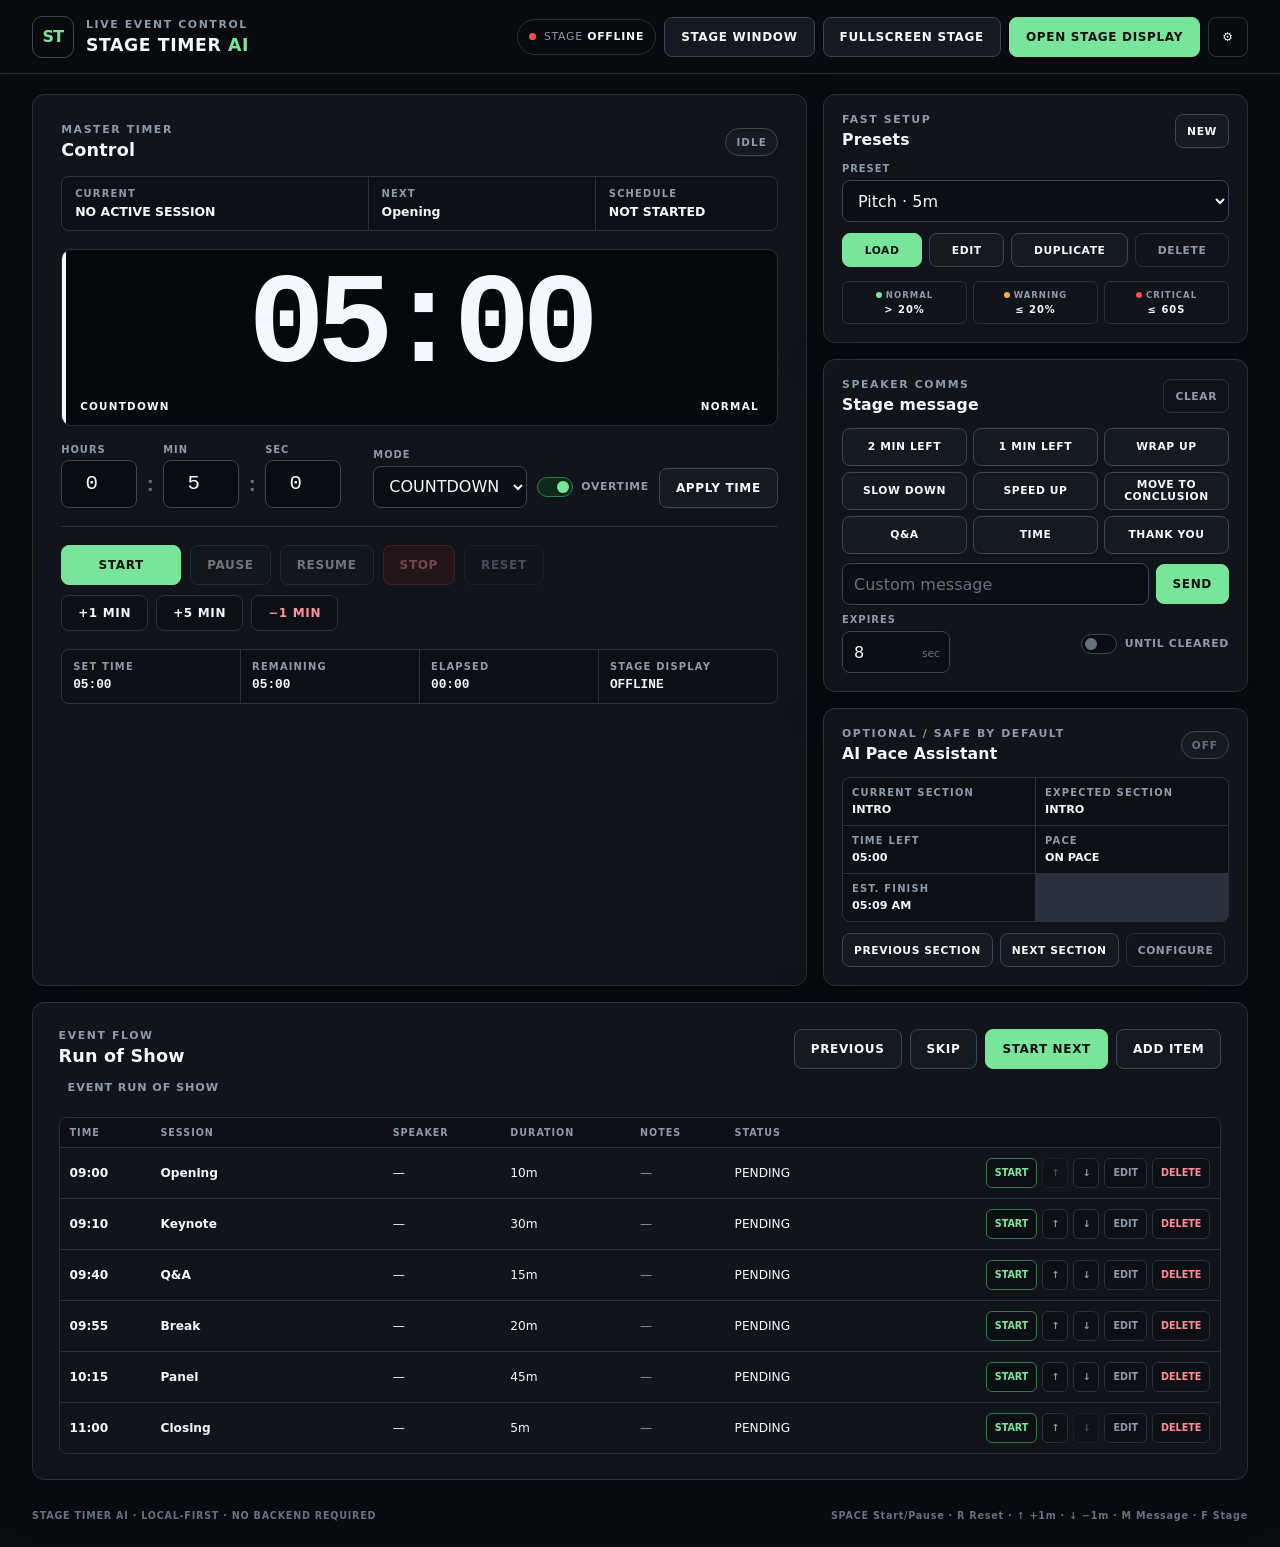
==== index.html @ efb00177 "Add files via upload" ====
<!doctype html>
<html lang="en">
<head>
  <meta charset="utf-8">
  <meta name="viewport" content="width=device-width, initial-scale=1, viewport-fit=cover">
  <meta name="theme-color" content="#090b0f">
  <meta name="description" content="STAGE TIMER AI — professional live event timer control.">
  <title>STAGE TIMER AI — Control</title>
  <link rel="icon" href="assets/favicon.svg" type="image/svg+xml">
  <link rel="stylesheet" href="css/app.css">
  <script defer src="js/core.js"></script>
  <script defer src="js/store.js"></script>
  <script defer src="js/sync.js"></script>
  <script defer src="js/integrations.js"></script>
  <script defer src="js/control.js"></script>
</head>
<body class="control-page">
  <header class="topbar">
    <div class="brand-block">
      <div class="brand-mark" aria-hidden="true">ST</div>
      <div>
        <p class="eyebrow">LIVE EVENT CONTROL</p>
        <h1>STAGE TIMER <span>AI</span></h1>
      </div>
    </div>
    <div class="topbar-actions">
      <div class="connection-pill" id="stageConnectionPill" data-status="offline">
        <span class="status-dot"></span>
        <span>STAGE <strong id="stageConnectionText">OFFLINE</strong></span>
      </div>
      <button class="button button-secondary" id="openStageWindowButton" type="button">STAGE WINDOW</button>
      <button class="button button-secondary" id="openFullscreenStageTopButton" type="button">FULLSCREEN STAGE</button>
      <button class="button button-primary" id="openStageButton" type="button">OPEN STAGE DISPLAY</button>
      <button class="icon-button" id="settingsButton" type="button" aria-label="Open settings" title="Settings">⚙</button>
    </div>
  </header>

  <main class="control-layout">
    <section class="panel timer-panel" aria-labelledby="timerPanelTitle">
      <div class="panel-heading">
        <div>
          <p class="eyebrow">MASTER TIMER</p>
          <h2 id="timerPanelTitle">Control</h2>
        </div>
        <div class="status-badge" id="timerStatusBadge" data-status="idle">IDLE</div>
      </div>

      <div class="session-strip">
        <div>
          <span>CURRENT</span>
          <strong id="currentSessionLabel">NO ACTIVE SESSION</strong>
        </div>
        <div>
          <span>NEXT</span>
          <strong id="nextSessionLabel">—</strong>
        </div>
        <div>
          <span>SCHEDULE</span>
          <strong id="scheduleVarianceLabel">NOT STARTED</strong>
        </div>
      </div>

      <div class="timer-readout-wrap" id="timerReadoutWrap" data-band="normal">
        <div class="timer-readout" id="timerReadout" aria-live="off">05:00</div>
        <div class="timer-meta">
          <span id="timerModeLabel">COUNTDOWN</span>
          <span id="timerBandLabel">NORMAL</span>
        </div>
      </div>

      <div class="time-setup-row">
        <div class="time-input-group" aria-label="Set timer duration">
          <label><span>HOURS</span><input id="hoursInput" type="number" inputmode="numeric" min="0" max="99" value="0"></label>
          <b>:</b>
          <label><span>MIN</span><input id="minutesInput" type="number" inputmode="numeric" min="0" max="59" value="5"></label>
          <b>:</b>
          <label><span>SEC</span><input id="secondsInput" type="number" inputmode="numeric" min="0" max="59" value="0"></label>
        </div>
        <div class="timer-options">
          <label class="field compact-field"><span>MODE</span>
            <select id="modeSelect">
              <option value="countdown">COUNTDOWN</option>
              <option value="countup">COUNT-UP</option>
            </select>
          </label>
          <label class="switch-field"><input id="overtimeToggle" type="checkbox" checked><span class="switch-ui"></span><span>OVERTIME</span></label>
          <button class="button button-secondary" id="applyTimeButton" type="button">APPLY TIME</button>
        </div>
      </div>

      <div class="transport-controls" role="group" aria-label="Timer controls">
        <button class="button button-start" id="startButton" type="button">START</button>
        <button class="button button-secondary" id="pauseButton" type="button">PAUSE</button>
        <button class="button button-secondary" id="resumeButton" type="button">RESUME</button>
        <button class="button button-stop" id="stopButton" type="button">STOP</button>
        <button class="button button-ghost" id="resetButton" type="button">RESET</button>
      </div>

      <div class="adjust-controls" role="group" aria-label="Adjust timer duration">
        <button class="button button-adjust" data-adjust="60000" type="button">+1 MIN</button>
        <button class="button button-adjust" data-adjust="300000" type="button">+5 MIN</button>
        <button class="button button-adjust danger" data-adjust="-60000" type="button">−1 MIN</button>
      </div>

      <div class="live-stats">
        <div><span>SET TIME</span><strong id="setTimeLabel">05:00</strong></div>
        <div><span>REMAINING</span><strong id="remainingTimeLabel">05:00</strong></div>
        <div><span>ELAPSED</span><strong id="elapsedTimeLabel">00:00</strong></div>
        <div><span>STAGE DISPLAY</span><strong id="stageStateLabel">OFFLINE</strong></div>
      </div>
    </section>

    <aside class="side-stack">
      <section class="panel preset-panel" aria-labelledby="presetTitle">
        <div class="panel-heading small-heading">
          <div><p class="eyebrow">FAST SETUP</p><h2 id="presetTitle">Presets</h2></div>
          <button class="button button-small button-secondary" id="newPresetButton" type="button">NEW</button>
        </div>
        <label class="field"><span>PRESET</span><select id="presetSelect"></select></label>
        <div class="button-row four-up">
          <button class="button button-small button-primary" id="loadPresetButton" type="button">LOAD</button>
          <button class="button button-small button-secondary" id="editPresetButton" type="button">EDIT</button>
          <button class="button button-small button-secondary" id="duplicatePresetButton" type="button">DUPLICATE</button>
          <button class="button button-small button-ghost" id="deletePresetButton" type="button">DELETE</button>
        </div>
        <div class="threshold-summary">
          <span><i class="swatch normal"></i>NORMAL <b id="normalThresholdText">&gt; 20%</b></span>
          <span><i class="swatch warning"></i>WARNING <b id="warningThresholdText">≤ 20%</b></span>
          <span><i class="swatch critical"></i>CRITICAL <b id="criticalThresholdText">≤ 60s</b></span>
        </div>
      </section>

      <section class="panel message-panel" aria-labelledby="messageTitle">
        <div class="panel-heading small-heading">
          <div><p class="eyebrow">SPEAKER COMMS</p><h2 id="messageTitle">Stage message</h2></div>
          <button class="button button-small button-ghost" id="clearMessageButton" type="button">CLEAR</button>
        </div>
        <div class="message-grid" id="messageGrid"></div>
        <div class="custom-message-row">
          <input id="customMessageInput" type="text" maxlength="80" placeholder="Custom message" aria-label="Custom stage message">
          <button class="button button-primary" id="sendCustomMessageButton" type="button">SEND</button>
        </div>
        <div class="message-options">
          <label class="field compact-field"><span>EXPIRES</span><input id="messageSecondsInput" type="number" min="1" max="3600" value="8"><em>sec</em></label>
          <label class="switch-field"><input id="messageStickyToggle" type="checkbox"><span class="switch-ui"></span><span>UNTIL CLEARED</span></label>
        </div>
        <div class="active-message" id="activeMessageBox" hidden>
          <span>ON STAGE</span><strong id="activeMessageText">—</strong>
        </div>
      </section>

      <section class="panel ai-panel" aria-labelledby="aiTitle">
        <div class="panel-heading small-heading">
          <div><p class="eyebrow">OPTIONAL / SAFE BY DEFAULT</p><h2 id="aiTitle">AI Pace Assistant</h2></div>
          <span class="status-badge muted" id="aiModeBadge">OFF</span>
        </div>
        <div class="ai-metrics">
          <div><span>CURRENT SECTION</span><strong id="aiCurrentSection">INTRO</strong></div>
          <div><span>EXPECTED SECTION</span><strong id="aiExpectedSection">INTRO</strong></div>
          <div><span>TIME LEFT</span><strong id="aiTimeLeft">05:00</strong></div>
          <div><span>PACE</span><strong id="aiPace">ON PACE</strong></div>
          <div><span>EST. FINISH</span><strong id="aiEstimatedFinish">—</strong></div>
        </div>
        <div class="ai-suggestion" id="aiSuggestionBox" hidden>
          <span>SUGGESTED MESSAGE</span>
          <strong id="aiSuggestionText">—</strong>
          <button class="button button-small button-primary" id="sendAiSuggestionButton" type="button">SEND</button>
        </div>
        <div class="button-row">
          <button class="button button-small button-secondary" id="previousAiSectionButton" type="button">PREVIOUS SECTION</button>
          <button class="button button-small button-secondary" id="nextAiSectionButton" type="button">NEXT SECTION</button>
          <button class="button button-small button-ghost" id="configureAiButton" type="button">CONFIGURE</button>
        </div>
      </section>
    </aside>

    <section class="panel ros-panel" aria-labelledby="rosTitle">
      <div class="panel-heading ros-heading">
        <div>
          <p class="eyebrow">EVENT FLOW</p>
          <h2 id="rosTitle">Run of Show</h2>
          <input id="runOfShowTitleInput" class="inline-title-input" type="text" maxlength="80" value="EVENT RUN OF SHOW" aria-label="Run of Show title">
        </div>
        <div class="ros-actions">
          <button class="button button-secondary" id="previousSessionButton" type="button">PREVIOUS</button>
          <button class="button button-secondary" id="skipSessionButton" type="button">SKIP</button>
          <button class="button button-primary" id="nextSessionButton" type="button">START NEXT</button>
          <button class="button button-secondary" id="addRunItemButton" type="button">ADD ITEM</button>
        </div>
      </div>
      <div class="ros-table-wrap">
        <table class="ros-table">
          <thead><tr><th>TIME</th><th>SESSION</th><th>SPEAKER</th><th>DURATION</th><th>NOTES</th><th>STATUS</th><th><span class="sr-only">Actions</span></th></tr></thead>
          <tbody id="runOfShowBody"></tbody>
        </table>
      </div>
      <div class="mobile-ros-list" id="mobileRunOfShowList"></div>
    </section>
  </main>

  <footer class="app-footer">
    <span>STAGE TIMER AI · LOCAL-FIRST · NO BACKEND REQUIRED</span>
    <span class="shortcut-hint">SPACE Start/Pause · R Reset · ↑ +1m · ↓ −1m · M Message · F Stage</span>
  </footer>

  <dialog id="presetDialog" class="app-dialog">
    <form method="dialog" id="presetForm">
      <div class="dialog-heading"><div><p class="eyebrow">PRESET</p><h2 id="presetDialogTitle">New preset</h2></div><button class="dialog-close" value="cancel" aria-label="Close">×</button></div>
      <input id="presetIdInput" type="hidden">
      <label class="field"><span>NAME</span><input id="presetNameInput" type="text" maxlength="40" required></label>
      <div class="form-grid three">
        <label class="field"><span>HOURS</span><input id="presetHoursInput" type="number" min="0" max="99" value="0"></label>
        <label class="field"><span>MINUTES</span><input id="presetMinutesInput" type="number" min="0" max="59" value="5"></label>
        <label class="field"><span>SECONDS</span><input id="presetSecondsInput" type="number" min="0" max="59" value="0"></label>
      </div>
      <div class="form-grid two">
        <label class="field"><span>MODE</span><select id="presetModeInput"><option value="countdown">COUNTDOWN</option><option value="countup">COUNT-UP</option></select></label>
        <label class="switch-field dialog-switch"><input id="presetOvertimeInput" type="checkbox" checked><span class="switch-ui"></span><span>OVERTIME ENABLED</span></label>
      </div>
      <div class="form-grid two">
        <label class="field"><span>WARNING BELOW (%)</span><input id="presetWarningInput" type="number" min="1" max="99" value="20"></label>
        <label class="field"><span>CRITICAL LAST (SEC)</span><input id="presetCriticalInput" type="number" min="1" max="86400" value="60"></label>
      </div>
      <div class="dialog-actions"><button class="button button-ghost" value="cancel">CANCEL</button><button class="button button-primary" id="savePresetButton" value="default">SAVE PRESET</button></div>
    </form>
  </dialog>

  <dialog id="runItemDialog" class="app-dialog">
    <form method="dialog" id="runItemForm">
      <div class="dialog-heading"><div><p class="eyebrow">RUN OF SHOW</p><h2 id="runItemDialogTitle">Add item</h2></div><button class="dialog-close" value="cancel" aria-label="Close">×</button></div>
      <input id="runItemIdInput" type="hidden">
      <div class="form-grid two">
        <label class="field"><span>PLANNED TIME</span><input id="runItemStartInput" type="time" required></label>
        <label class="field"><span>TITLE</span><input id="runItemTitleInput" type="text" maxlength="60" required></label>
      </div>
      <div class="form-grid two">
        <label class="field"><span>SPEAKER (OPTIONAL)</span><input id="runItemSpeakerInput" type="text" maxlength="60"></label>
        <label class="field"><span>DURATION (MINUTES)</span><input id="runItemDurationInput" type="number" min="1" max="1440" required></label>
      </div>
      <label class="field"><span>NOTES</span><textarea id="runItemNotesInput" rows="3" maxlength="240"></textarea></label>
      <div class="dialog-actions"><button class="button button-ghost" value="cancel">CANCEL</button><button class="button button-primary" id="saveRunItemButton" value="default">SAVE ITEM</button></div>
    </form>
  </dialog>

  <dialog id="settingsDialog" class="app-dialog app-dialog-wide">
    <form method="dialog" id="settingsForm">
      <div class="dialog-heading"><div><p class="eyebrow">APPLICATION</p><h2>Settings</h2></div><button class="dialog-close" value="cancel" aria-label="Close">×</button></div>
      <div class="settings-grid">
        <section>
          <h3>Timer thresholds</h3>
          <label class="field"><span>WARNING BELOW (%)</span><input id="settingsWarningInput" type="number" min="1" max="99"></label>
          <label class="field"><span>CRITICAL LAST (SECONDS)</span><input id="settingsCriticalInput" type="number" min="1" max="86400"></label>
          <label class="field"><span>NORMAL COLOR</span><select id="settingsNormalTone"><option value="white">WHITE</option><option value="green">GREEN</option></select></label>
        </section>
        <section>
          <h3>Stage display</h3>
          <label class="switch-field dialog-switch"><input id="settingsSessionInfo" type="checkbox"><span class="switch-ui"></span><span>SHOW CURRENT / NEXT</span></label>
          <label class="switch-field dialog-switch"><input id="settingsStatusLine" type="checkbox"><span class="switch-ui"></span><span>SHOW STATUS LINE</span></label>
          <label class="switch-field dialog-switch"><input id="settingsAlwaysHours" type="checkbox"><span class="switch-ui"></span><span>ALWAYS SHOW HOURS</span></label>
          <button class="button button-secondary full-width" id="openFullscreenStageButton" type="button">OPEN FULLSCREEN STAGE</button>
        </section>
        <section>
          <h3>Remote Stage (optional)</h3>
          <label class="switch-field dialog-switch"><input id="remoteEnabledInput" type="checkbox"><span class="switch-ui"></span><span>ENABLE EXTERNAL REALTIME</span></label>
          <label class="field"><span>WSS ENDPOINT</span><input id="remoteEndpointInput" type="url" placeholder="wss://your-service.example/ws"></label>
          <label class="field"><span>SESSION CODE</span><input id="remoteSessionCodeInput" type="text" maxlength="8"></label>
          <p class="field-note">Optional adapter only. No secret is stored in this app.</p>
        </section>
      </div>
      <div class="dialog-actions split-actions"><button class="button button-stop" id="resetApplicationButton" value="cancel">RESET LOCAL DATA</button><div><button class="button button-ghost" value="cancel">CANCEL</button><button class="button button-primary" id="saveSettingsButton" value="default">SAVE SETTINGS</button></div></div>
    </form>
  </dialog>

  <dialog id="aiDialog" class="app-dialog app-dialog-wide">
    <form method="dialog" id="aiForm">
      <div class="dialog-heading"><div><p class="eyebrow">OPTIONAL INTEGRATION</p><h2>AI Pace Assistant</h2></div><button class="dialog-close" value="cancel" aria-label="Close">×</button></div>
      <div class="form-grid two">
        <label class="field"><span>MODE</span><select id="aiModeInput"><option value="off">OFF</option><option value="suggest">SUGGEST</option><option value="auto">AUTO MESSAGES</option></select></label>
        <label class="field"><span>EXTERNAL AI ENDPOINT (OPTIONAL)</span><input id="aiEndpointInput" type="url" placeholder="https://secure-service.example/analyze"></label>
      </div>
      <label class="switch-field dialog-switch warning-switch"><input id="aiAutoConfirmedInput" type="checkbox"><span class="switch-ui"></span><span>I EXPLICITLY ENABLE AUTOMATIC STAGE MESSAGES</span></label>
      <label class="field"><span>SECTIONS — ONE PER LINE: NAME | MINUTES</span><textarea id="aiSectionsInput" rows="7" spellcheck="false"></textarea></label>
      <label class="field"><span>SPEECH / AGENDA / KEY POINTS</span><textarea id="aiSpeechTextInput" rows="6" placeholder="Paste the speech outline or agenda. It stays in this browser unless an external service is explicitly configured."></textarea></label>
      <div class="integration-note"><strong>SECURITY</strong><span>The timer works without AI. API keys must stay in a separate secure service; never put them in this repository or browser storage.</span></div>
      <div class="dialog-actions"><button class="button button-ghost" value="cancel">CANCEL</button><button class="button button-primary" id="saveAiButton" value="default">SAVE AI SETTINGS</button></div>
    </form>
  </dialog>

  <div class="toast-region" id="toastRegion" aria-live="polite" aria-atomic="true"></div>
</body>
</html>
---- css/app.css ----
@charset "UTF-8";

:root {
  color-scheme: dark;
  --bg: #090b0f;
  --panel: #11151b;
  --panel-2: #151a21;
  --panel-3: #1a2028;
  --line: #29313c;
  --line-strong: #3a4654;
  --text: #f4f7fb;
  --muted: #8e9aa8;
  --dim: #657180;
  --accent: #78e59b;
  --accent-strong: #4bd479;
  --warning: #ffad33;
  --critical: #ff4c4c;
  --overtime: #ff202b;
  --danger-bg: #39161a;
  --radius: 12px;
  --radius-small: 8px;
  --shadow: 0 14px 50px rgba(0, 0, 0, 0.24);
  --font-sans: Inter, ui-sans-serif, system-ui, -apple-system, BlinkMacSystemFont, "Segoe UI", sans-serif;
  --font-mono: "SFMono-Regular", "Roboto Mono", "Cascadia Mono", "Liberation Mono", Menlo, Consolas, monospace;
}

* { box-sizing: border-box; }
[hidden] { display: none !important; }

html { min-height: 100%; background: var(--bg); }

body {
  min-height: 100%;
  margin: 0;
  font-family: var(--font-sans);
  background: var(--bg);
  color: var(--text);
  -webkit-font-smoothing: antialiased;
  text-rendering: optimizeLegibility;
}

button, input, select, textarea { font: inherit; }
button, select, input[type="checkbox"] { cursor: pointer; }
button:focus-visible, input:focus-visible, select:focus-visible, textarea:focus-visible {
  outline: 2px solid var(--accent);
  outline-offset: 2px;
}
button:disabled { cursor: not-allowed; opacity: 0.42; }

.sr-only {
  position: absolute;
  width: 1px;
  height: 1px;
  padding: 0;
  margin: -1px;
  overflow: hidden;
  clip: rect(0, 0, 0, 0);
  white-space: nowrap;
  border: 0;
}

.eyebrow {
  margin: 0 0 4px;
  color: var(--muted);
  font-size: 0.68rem;
  font-weight: 800;
  letter-spacing: 0.15em;
  text-transform: uppercase;
}

.topbar {
  position: sticky;
  z-index: 20;
  top: 0;
  display: flex;
  min-height: 74px;
  align-items: center;
  justify-content: space-between;
  gap: 24px;
  padding: 12px clamp(16px, 2.5vw, 38px);
  border-bottom: 1px solid var(--line);
  background: rgba(9, 11, 15, 0.96);
  backdrop-filter: blur(10px);
}

.brand-block, .topbar-actions, .panel-heading, .button-row, .custom-message-row,
.message-options, .transport-controls, .adjust-controls, .ros-actions, .dialog-heading,
.dialog-actions, .switch-field, .connection-pill, .stage-connection, .timer-meta {
  display: flex;
  align-items: center;
}

.brand-block { gap: 12px; min-width: 220px; }
.brand-mark {
  display: grid;
  width: 42px;
  height: 42px;
  flex: 0 0 auto;
  place-items: center;
  border: 1px solid var(--line-strong);
  border-radius: 10px;
  color: var(--accent);
  font-weight: 900;
  letter-spacing: -0.04em;
}
.brand-block h1 { margin: 0; font-size: 1.08rem; letter-spacing: 0.035em; }
.brand-block h1 span { color: var(--accent); }
.topbar-actions { justify-content: flex-end; gap: 8px; }

.connection-pill {
  gap: 8px;
  min-height: 36px;
  padding: 0 11px;
  border: 1px solid var(--line);
  border-radius: 999px;
  color: var(--muted);
  font-size: 0.68rem;
  letter-spacing: 0.07em;
}
.connection-pill strong { color: var(--text); }
.status-dot, .stage-connection span {
  width: 7px;
  height: 7px;
  border-radius: 50%;
  background: var(--dim);
}
.connection-pill[data-status="connected"] .status-dot,
.stage-connection[data-status="connected"] span { background: var(--accent); }
.connection-pill[data-status="reconnecting"] .status-dot,
.stage-connection[data-status="reconnecting"] span { background: var(--warning); }
.connection-pill[data-status="offline"] .status-dot,
.stage-connection[data-status="offline"] span { background: var(--critical); }

.button, .icon-button {
  min-height: 40px;
  border: 1px solid transparent;
  border-radius: var(--radius-small);
  background: transparent;
  color: var(--text);
  font-size: 0.75rem;
  font-weight: 850;
  letter-spacing: 0.055em;
  text-transform: uppercase;
}
.button { padding: 0 16px; }
.icon-button { display: grid; width: 40px; padding: 0; place-items: center; border-color: var(--line); }
.button:hover, .icon-button:hover { border-color: var(--line-strong); background: var(--panel-3); }
.button-primary { border-color: var(--accent); background: var(--accent); color: #07110b; }
.button-primary:hover { border-color: var(--accent-strong); background: var(--accent-strong); }
.button-secondary { border-color: var(--line-strong); background: var(--panel-2); }
.button-secondary:hover { background: var(--panel-3); }
.button-ghost { border-color: var(--line); color: var(--muted); }
.button-start { min-width: 120px; border-color: var(--accent); background: var(--accent); color: #07110b; }
.button-start:hover { background: var(--accent-strong); }
.button-stop { border-color: #773039; background: var(--danger-bg); color: #ff838b; }
.button-adjust { min-height: 36px; border-color: var(--line); background: #0c1015; color: var(--text); }
.button-adjust.danger { color: #ff9298; }
.button-small { min-height: 34px; padding: 0 11px; font-size: 0.67rem; }
.full-width { width: 100%; }

.control-layout {
  display: grid;
  grid-template-columns: minmax(0, 1.55fr) minmax(330px, 0.85fr);
  gap: 16px;
  width: min(1640px, 100%);
  margin: 0 auto;
  padding: 20px clamp(14px, 2.5vw, 38px) 28px;
}

.panel {
  min-width: 0;
  border: 1px solid var(--line);
  border-radius: var(--radius);
  background: var(--panel);
  box-shadow: var(--shadow);
}
.timer-panel { padding: clamp(18px, 2.2vw, 30px); }
.side-stack { display: grid; min-width: 0; gap: 16px; align-content: start; }
.side-stack .panel { padding: 18px; }
.ros-panel { grid-column: 1 / -1; padding: clamp(18px, 2vw, 26px); }

.panel-heading { justify-content: space-between; gap: 16px; margin-bottom: 16px; }
.panel-heading h2 { margin: 0; font-size: 1.1rem; letter-spacing: 0.01em; }
.small-heading { margin-bottom: 14px; }
.small-heading h2 { font-size: 0.98rem; }
.status-badge {
  display: inline-flex;
  min-height: 28px;
  align-items: center;
  padding: 0 10px;
  border: 1px solid var(--line-strong);
  border-radius: 999px;
  background: var(--panel-2);
  color: var(--muted);
  font-size: 0.65rem;
  font-weight: 900;
  letter-spacing: 0.1em;
}
.status-badge[data-status="running"] { border-color: #2a7c47; color: var(--accent); }
.status-badge[data-status="paused"] { border-color: #8b6428; color: var(--warning); }
.status-badge[data-status="completed"] { border-color: #8b2830; color: #ff7a82; }
.status-badge.muted { color: var(--dim); }

.session-strip {
  display: grid;
  grid-template-columns: 1.35fr 1fr 0.8fr;
  gap: 1px;
  overflow: hidden;
  margin-bottom: 18px;
  border: 1px solid var(--line);
  border-radius: var(--radius-small);
  background: var(--line);
}
.session-strip > div { min-width: 0; padding: 11px 13px; background: #0d1116; }
.session-strip span, .live-stats span, .ai-metrics span, .active-message span,
.ai-suggestion span, .threshold-summary span, .stage-session span, .stage-schedule span {
  display: block;
  color: var(--muted);
  font-size: 0.62rem;
  font-weight: 800;
  letter-spacing: 0.12em;
  text-transform: uppercase;
}
.session-strip strong { display: block; overflow: hidden; margin-top: 5px; font-size: 0.78rem; text-overflow: ellipsis; white-space: nowrap; }

.timer-readout-wrap {
  position: relative;
  overflow: hidden;
  padding: clamp(12px, 2vh, 24px) 18px 13px;
  border: 1px solid var(--line);
  border-radius: 10px;
  background: #05070a;
}
.timer-readout-wrap::before {
  position: absolute;
  inset: 0 auto 0 0;
  width: 4px;
  background: var(--text);
  content: "";
}
.timer-readout-wrap[data-band="normal"] { color: var(--text); }
.timer-readout-wrap[data-band="normal"][data-normal-tone="green"] { color: var(--accent); }
.timer-readout-wrap[data-band="normal"]::before { background: currentColor; }
.timer-readout-wrap[data-band="warning"] { color: var(--warning); }
.timer-readout-wrap[data-band="warning"]::before { background: var(--warning); }
.timer-readout-wrap[data-band="critical"] { color: var(--critical); }
.timer-readout-wrap[data-band="critical"]::before { background: var(--critical); }
.timer-readout-wrap[data-band="overtime"] { color: #fff; background: #39080c; border-color: #8c1a23; }
.timer-readout-wrap[data-band="overtime"]::before { background: var(--overtime); }
.timer-readout {
  font-family: var(--font-mono);
  font-size: clamp(4rem, 10vw, 9.2rem);
  font-variant-numeric: tabular-nums lining-nums;
  font-weight: 750;
  letter-spacing: -0.065em;
  line-height: 0.92;
  text-align: center;
  white-space: nowrap;
}
.timer-meta { justify-content: space-between; margin-top: 14px; color: currentColor; font-size: 0.65rem; font-weight: 900; letter-spacing: 0.12em; }

.time-setup-row {
  display: grid;
  grid-template-columns: auto 1fr;
  gap: 18px;
  align-items: end;
  margin-top: 18px;
}
.time-input-group { display: flex; align-items: flex-end; gap: 7px; }
.time-input-group label { display: grid; gap: 5px; }
.time-input-group label span, .field > span {
  color: var(--muted);
  font-size: 0.62rem;
  font-weight: 800;
  letter-spacing: 0.1em;
  text-transform: uppercase;
}
.time-input-group input {
  width: 76px;
  height: 48px;
  padding: 0 8px;
  border: 1px solid var(--line-strong);
  border-radius: var(--radius-small);
  background: #090c10;
  color: var(--text);
  font-family: var(--font-mono);
  font-size: 1.3rem;
  font-variant-numeric: tabular-nums;
  text-align: center;
}
.time-input-group b { padding-bottom: 11px; color: var(--dim); font-family: var(--font-mono); font-size: 1.25rem; }
.timer-options { display: flex; min-width: 0; align-items: end; justify-content: flex-end; gap: 10px; }

.field { position: relative; display: grid; gap: 6px; min-width: 0; }
.field input, .field select, .field textarea, .custom-message-row input, .inline-title-input {
  width: 100%;
  border: 1px solid var(--line-strong);
  border-radius: var(--radius-small);
  background: #0b0e13;
  color: var(--text);
}
.field input, .field select, .custom-message-row input { min-height: 42px; padding: 0 11px; }
.field textarea { min-height: 84px; padding: 10px 11px; line-height: 1.4; resize: vertical; }
.field input::placeholder, .field textarea::placeholder, .custom-message-row input::placeholder { color: var(--dim); }
.field em { position: absolute; right: 10px; bottom: 13px; color: var(--dim); font-size: 0.67rem; font-style: normal; }
.compact-field { min-width: 124px; }
.field-note { margin: 5px 0 0; color: var(--muted); font-size: 0.72rem; line-height: 1.45; }

.switch-field { gap: 8px; min-height: 42px; color: var(--muted); font-size: 0.68rem; font-weight: 800; letter-spacing: 0.06em; }
.switch-field input { position: absolute; width: 1px; height: 1px; opacity: 0; }
.switch-ui {
  position: relative;
  width: 36px;
  height: 20px;
  flex: 0 0 auto;
  border: 1px solid var(--line-strong);
  border-radius: 999px;
  background: #090c10;
}
.switch-ui::after {
  position: absolute;
  top: 3px;
  left: 3px;
  width: 12px;
  height: 12px;
  border-radius: 50%;
  background: var(--dim);
  content: "";
  transition: transform 120ms ease, background 120ms ease;
}
.switch-field input:checked + .switch-ui { border-color: #34794c; background: #102a19; }
.switch-field input:checked + .switch-ui::after { transform: translateX(16px); background: var(--accent); }
.switch-field input:focus-visible + .switch-ui { outline: 2px solid var(--accent); outline-offset: 2px; }

.transport-controls { flex-wrap: wrap; gap: 9px; margin-top: 18px; padding-top: 18px; border-top: 1px solid var(--line); }
.adjust-controls { gap: 8px; margin-top: 10px; }
.live-stats { display: grid; grid-template-columns: repeat(4, 1fr); gap: 1px; margin-top: 18px; border: 1px solid var(--line); border-radius: var(--radius-small); background: var(--line); overflow: hidden; }
.live-stats > div { padding: 11px; background: #0c1015; }
.live-stats strong { display: block; margin-top: 5px; font-family: var(--font-mono); font-size: 0.8rem; font-variant-numeric: tabular-nums; }

.button-row { flex-wrap: wrap; gap: 7px; margin-top: 11px; }
.four-up .button { flex: 1 1 auto; padding-inline: 9px; }
.threshold-summary { display: grid; grid-template-columns: repeat(3, 1fr); gap: 6px; margin-top: 14px; }
.threshold-summary span { min-width: 0; padding: 8px 6px; border: 1px solid var(--line); border-radius: 6px; font-size: 0.53rem; text-align: center; }
.threshold-summary b { display: block; margin-top: 4px; color: var(--text); font-size: 0.62rem; }
.swatch { display: inline-block; width: 6px; height: 6px; margin-right: 4px; border-radius: 50%; background: var(--text); }
.swatch.normal { background: var(--accent); }
.swatch.warning { background: var(--warning); }
.swatch.critical { background: var(--critical); }

.message-grid { display: grid; grid-template-columns: repeat(3, 1fr); gap: 6px; }
.message-grid .button { min-width: 0; min-height: 38px; padding: 4px 7px; white-space: normal; line-height: 1.1; }
.custom-message-row { gap: 7px; margin-top: 9px; }
.custom-message-row input { min-width: 0; }
.message-options { justify-content: space-between; gap: 12px; margin-top: 9px; }
.message-options .compact-field { width: 108px; min-width: 108px; }
.active-message { margin-top: 10px; padding: 9px 10px; border: 1px solid #765820; border-radius: var(--radius-small); background: #261d0d; }
.active-message strong { display: block; margin-top: 4px; color: var(--warning); font-size: 0.76rem; }

.ai-metrics { display: grid; grid-template-columns: repeat(2, 1fr); gap: 1px; overflow: hidden; border: 1px solid var(--line); border-radius: var(--radius-small); background: var(--line); }
.ai-metrics > div { min-width: 0; padding: 9px; background: #0c1015; }
.ai-metrics strong { display: block; overflow: hidden; margin-top: 5px; font-size: 0.7rem; text-overflow: ellipsis; white-space: nowrap; }
.ai-suggestion { display: grid; grid-template-columns: 1fr auto; gap: 4px 10px; align-items: center; margin-top: 9px; padding: 9px; border: 1px solid #765820; border-radius: var(--radius-small); background: #261d0d; }
.ai-suggestion span { grid-column: 1 / -1; }
.ai-suggestion strong { color: var(--warning); font-size: 0.76rem; }

.ros-heading { align-items: flex-start; }
.ros-heading > div:first-child { min-width: 250px; }
.inline-title-input { max-width: 380px; margin-top: 8px; padding: 6px 8px; border-color: transparent; background: transparent; color: var(--muted); font-size: 0.7rem; font-weight: 800; letter-spacing: 0.08em; }
.inline-title-input:hover, .inline-title-input:focus { border-color: var(--line-strong); background: #0b0e13; }
.ros-actions { flex-wrap: wrap; justify-content: flex-end; gap: 8px; }
.ros-table-wrap { overflow-x: auto; border: 1px solid var(--line); border-radius: var(--radius-small); }
.ros-table { width: 100%; border-collapse: collapse; font-size: 0.76rem; }
.ros-table th { padding: 9px 10px; border-bottom: 1px solid var(--line); background: #0c1015; color: var(--muted); font-size: 0.6rem; letter-spacing: 0.1em; text-align: left; }
.ros-table td { padding: 10px; border-bottom: 1px solid var(--line); vertical-align: middle; }
.ros-table tr:last-child td { border-bottom: 0; }
.ros-table tr[data-status="current"] { background: #122119; }
.ros-table tr[data-status="completed"] { color: var(--dim); }
.ros-table tr[data-status="skipped"] { color: var(--dim); text-decoration: line-through; }
.ros-table .session-title { min-width: 150px; font-weight: 800; }
.ros-table .notes-cell { max-width: 320px; color: var(--muted); }
.ros-table .row-actions { display: flex; min-width: 190px; justify-content: flex-end; gap: 5px; }
.row-action {
  min-height: 30px;
  padding: 0 8px;
  border: 1px solid var(--line);
  border-radius: 6px;
  background: #0c1015;
  color: var(--muted);
  font-size: 0.6rem;
  font-weight: 850;
}
.row-action.start { border-color: #34794c; color: var(--accent); }
.row-action.delete { color: #ff8c93; }
.mobile-ros-list { display: none; }

.app-footer {
  display: flex;
  justify-content: space-between;
  gap: 20px;
  padding: 2px clamp(16px, 2.5vw, 38px) 26px;
  color: var(--dim);
  font-size: 0.6rem;
  font-weight: 800;
  letter-spacing: 0.08em;
}

.app-dialog {
  width: min(560px, calc(100vw - 28px));
  max-height: calc(100dvh - 28px);
  padding: 0;
  overflow: auto;
  border: 1px solid var(--line-strong);
  border-radius: var(--radius);
  background: var(--panel);
  color: var(--text);
  box-shadow: 0 24px 90px rgba(0, 0, 0, 0.7);
}
.app-dialog-wide { width: min(940px, calc(100vw - 28px)); }
.app-dialog::backdrop { background: rgba(0, 0, 0, 0.75); backdrop-filter: blur(3px); }
.app-dialog form { display: grid; gap: 16px; padding: 22px; }
.dialog-heading { justify-content: space-between; gap: 14px; padding-bottom: 13px; border-bottom: 1px solid var(--line); }
.dialog-heading h2 { margin: 0; font-size: 1.15rem; }
.dialog-close { width: 36px; height: 36px; border: 1px solid var(--line); border-radius: 50%; background: transparent; color: var(--muted); font-size: 1.4rem; line-height: 1; }
.form-grid { display: grid; gap: 12px; }
.form-grid.two { grid-template-columns: repeat(2, 1fr); }
.form-grid.three { grid-template-columns: repeat(3, 1fr); }
.dialog-switch { align-self: end; }
.warning-switch { padding: 11px; border: 1px solid #765820; border-radius: var(--radius-small); background: #261d0d; color: var(--warning); }
.dialog-actions { justify-content: flex-end; gap: 8px; padding-top: 14px; border-top: 1px solid var(--line); }
.split-actions { justify-content: space-between; }
.split-actions > div { display: flex; gap: 8px; }
.settings-grid { display: grid; grid-template-columns: repeat(3, 1fr); gap: 18px; }
.settings-grid section { display: grid; gap: 12px; align-content: start; padding: 14px; border: 1px solid var(--line); border-radius: var(--radius-small); background: #0d1116; }
.settings-grid h3 { margin: 0 0 4px; font-size: 0.8rem; letter-spacing: 0.05em; text-transform: uppercase; }
.integration-note { display: grid; grid-template-columns: auto 1fr; gap: 12px; padding: 12px; border: 1px solid var(--line); border-radius: var(--radius-small); color: var(--muted); font-size: 0.74rem; line-height: 1.45; }
.integration-note strong { color: var(--warning); }

.toast-region { position: fixed; z-index: 100; right: 18px; bottom: 18px; display: grid; gap: 8px; width: min(360px, calc(100vw - 36px)); }
.toast { padding: 12px 14px; border: 1px solid var(--line-strong); border-radius: var(--radius-small); background: #171d24; color: var(--text); box-shadow: var(--shadow); font-size: 0.78rem; }
.toast.error { border-color: #80313a; background: #2f1418; }

/* Stage display */
.stage-page {
  --stage-color: #f8fbff;
  width: 100vw;
  height: 100dvh;
  overflow: hidden;
  background: #000;
  color: var(--stage-color);
  cursor: default;
  user-select: none;
}
.stage-page.cursor-hidden { cursor: none; }
.stage-page[data-band="normal"][data-normal-tone="green"] { --stage-color: #72f09a; }
.stage-page[data-band="warning"] { --stage-color: #ffad33; }
.stage-page[data-band="critical"] { --stage-color: #ff444f; }
.stage-page[data-band="overtime"] { --stage-color: #fff; background: #410006; }
.stage-shell {
  position: relative;
  display: grid;
  grid-template-rows: minmax(52px, 10vh) minmax(0, 1fr) minmax(72px, 15vh);
  width: 100%;
  height: 100%;
  padding: max(16px, env(safe-area-inset-top)) max(20px, env(safe-area-inset-right)) max(16px, env(safe-area-inset-bottom)) max(20px, env(safe-area-inset-left));
}
.stage-header { display: flex; align-items: flex-start; justify-content: space-between; color: #7c8794; }
.stage-brand { font-size: clamp(0.65rem, 1.1vw, 0.9rem); font-weight: 900; letter-spacing: 0.13em; }
.stage-brand b { color: var(--accent); }
.stage-connection { gap: 8px; font-size: clamp(0.55rem, 0.85vw, 0.7rem); letter-spacing: 0.1em; }
.stage-message {
  position: absolute;
  z-index: 5;
  top: clamp(48px, 8vh, 90px);
  left: 50%;
  width: min(86vw, 1100px);
  padding: clamp(10px, 1.5vh, 18px) clamp(16px, 2vw, 28px);
  transform: translateX(-50%);
  border: 2px solid var(--warning);
  border-radius: 10px;
  background: #120e05;
  color: var(--warning);
  text-align: center;
}
.stage-message span { display: block; margin-bottom: 3px; color: #c89443; font-size: clamp(0.5rem, 0.8vw, 0.72rem); font-weight: 900; letter-spacing: 0.18em; }
.stage-message strong { display: block; overflow: hidden; font-size: clamp(1.4rem, 4vw, 4.5rem); font-weight: 900; letter-spacing: 0.015em; line-height: 1.05; text-overflow: ellipsis; white-space: nowrap; }
.stage-timer-zone { display: grid; min-width: 0; min-height: 0; place-content: center; align-items: center; text-align: center; }
.stage-mode { align-self: end; margin-bottom: clamp(8px, 1.3vh, 18px); color: var(--stage-color); font-size: clamp(0.65rem, 1.5vw, 1.25rem); font-weight: 900; letter-spacing: 0.18em; opacity: 0.78; }
.stage-timer {
  max-width: 96vw;
  color: var(--stage-color);
  font-family: var(--font-mono);
  font-size: 20vh;
  font-variant-numeric: tabular-nums lining-nums;
  font-weight: 800;
  letter-spacing: -0.075em;
  line-height: 0.88;
  white-space: nowrap;
}
.stage-band-label { align-self: start; margin-top: clamp(10px, 2vh, 22px); color: var(--stage-color); font-size: clamp(0.64rem, 1.5vw, 1.25rem); font-weight: 950; letter-spacing: 0.28em; }
.stage-page[data-band="overtime"] .stage-band-label { display: inline-block; padding: 6px 12px; border: 1px solid #ff5c65; background: #8b0710; }
.stage-footer { display: grid; grid-template-columns: 1fr auto 1fr; gap: 28px; align-items: end; border-top: 1px solid #222831; padding-top: clamp(12px, 2vh, 20px); }
.stage-session { min-width: 0; }
.stage-session.next { text-align: right; }
.stage-session strong, .stage-schedule strong { display: block; overflow: hidden; margin-top: 4px; color: #f2f5f8; font-size: clamp(0.9rem, 2vw, 2.2rem); line-height: 1.05; text-overflow: ellipsis; white-space: nowrap; }
.stage-session em { display: block; overflow: hidden; margin-top: 3px; color: #8f9aa7; font-size: clamp(0.65rem, 1vw, 1rem); font-style: normal; text-overflow: ellipsis; white-space: nowrap; }
.stage-schedule { min-width: 140px; text-align: center; }
.stage-schedule strong { color: var(--stage-color); font-family: var(--font-mono); font-size: clamp(0.78rem, 1.2vw, 1.1rem); font-variant-numeric: tabular-nums; }
.fullscreen-hint { position: absolute; right: 24px; bottom: 24px; padding: 10px 13px; border: 1px solid #3a414b; border-radius: 7px; background: #11151b; color: #c7ced6; font-size: 0.72rem; font-weight: 900; letter-spacing: 0.12em; }
.stage-page.hide-session .stage-footer { visibility: hidden; }
.stage-page.hide-status .stage-mode, .stage-page.hide-status .stage-band-label { visibility: hidden; }

@media (max-width: 1180px) {
  .control-layout { grid-template-columns: 1fr; }
  .side-stack { grid-template-columns: repeat(2, minmax(0, 1fr)); }
  .ai-panel { grid-column: 1 / -1; }
  .ai-metrics { grid-template-columns: repeat(5, 1fr); }
  .topbar-actions .connection-pill { display: none; }
}

@media (max-width: 900px) {
  .topbar { position: static; align-items: flex-start; }
  .topbar-actions { flex-wrap: wrap; }
  .topbar-actions .button-secondary { display: none; }
  .time-setup-row { grid-template-columns: 1fr; }
  .timer-options { justify-content: flex-start; flex-wrap: wrap; }
  .live-stats { grid-template-columns: repeat(2, 1fr); }
  .settings-grid { grid-template-columns: 1fr; }
  .app-footer { display: none; }
  .stage-footer { grid-template-columns: 1fr 1fr; }
  .stage-schedule { display: none; }
}

@media (max-width: 720px) {
  .topbar { display: grid; grid-template-columns: 1fr; gap: 12px; padding: 12px 14px; }
  .brand-block { min-width: 0; }
  .topbar-actions { width: 100%; justify-content: stretch; }
  .topbar-actions .button-primary { flex: 1; }
  .control-layout { padding: 12px 10px 20px; }
  .timer-panel, .side-stack .panel, .ros-panel { padding: 14px; }
  .side-stack { grid-template-columns: 1fr; }
  .ai-panel { grid-column: auto; }
  .ai-metrics { grid-template-columns: repeat(2, 1fr); }
  .session-strip { grid-template-columns: 1fr 1fr; }
  .session-strip > div:last-child { grid-column: 1 / -1; }
  .timer-readout { font-size: clamp(3.4rem, 20vw, 6rem); }
  .time-input-group { width: 100%; }
  .time-input-group label { flex: 1; }
  .time-input-group input { width: 100%; }
  .timer-options .compact-field { flex: 1; }
  .transport-controls { display: grid; grid-template-columns: repeat(2, 1fr); }
  .transport-controls .button { min-width: 0; }
  .transport-controls .button-start { grid-column: 1 / -1; }
  .adjust-controls { display: grid; grid-template-columns: repeat(3, 1fr); }
  .adjust-controls .button { min-width: 0; padding: 0 5px; }
  .message-grid { grid-template-columns: repeat(2, 1fr); }
  .ros-heading { display: grid; }
  .ros-actions { justify-content: stretch; }
  .ros-actions .button { flex: 1 1 calc(50% - 8px); }
  .ros-table-wrap { display: none; }
  .mobile-ros-list { display: grid; gap: 8px; }
  .ros-card { padding: 12px; border: 1px solid var(--line); border-radius: var(--radius-small); background: #0d1116; }
  .ros-card[data-status="current"] { border-color: #34794c; background: #122119; }
  .ros-card[data-status="completed"], .ros-card[data-status="skipped"] { opacity: 0.55; }
  .ros-card-top { display: flex; justify-content: space-between; gap: 10px; }
  .ros-card-time { color: var(--accent); font-family: var(--font-mono); font-weight: 800; }
  .ros-card h3 { margin: 5px 0 2px; font-size: 0.9rem; }
  .ros-card p { margin: 0; color: var(--muted); font-size: 0.72rem; }
  .ros-card-actions { display: flex; flex-wrap: wrap; gap: 5px; margin-top: 10px; }
  .form-grid.two, .form-grid.three { grid-template-columns: 1fr; }
  .split-actions { align-items: stretch; flex-direction: column-reverse; }
  .split-actions > div { display: grid; grid-template-columns: 1fr 1fr; }
  .dialog-actions .button { flex: 1; }
  .stage-message { top: 11vh; width: 92vw; }
  .stage-message strong { font-size: clamp(1.2rem, 7vw, 2.8rem); }
}

@media (max-height: 540px) and (orientation: landscape) {
  .stage-shell { grid-template-rows: 44px minmax(0, 1fr) 58px; padding-block: 10px; }
  .stage-message { top: 45px; padding-block: 7px; }
  .stage-message strong { font-size: clamp(1rem, 5vh, 1.8rem); }
  .stage-mode { margin-bottom: 4px; }
  .stage-band-label { margin-top: 5px; }
  .stage-footer { padding-top: 7px; }
  .stage-session strong { font-size: clamp(0.72rem, 3vh, 1rem); }
}

@media (prefers-reduced-motion: reduce) {
  *, *::before, *::after { scroll-behavior: auto !important; transition: none !important; }
}
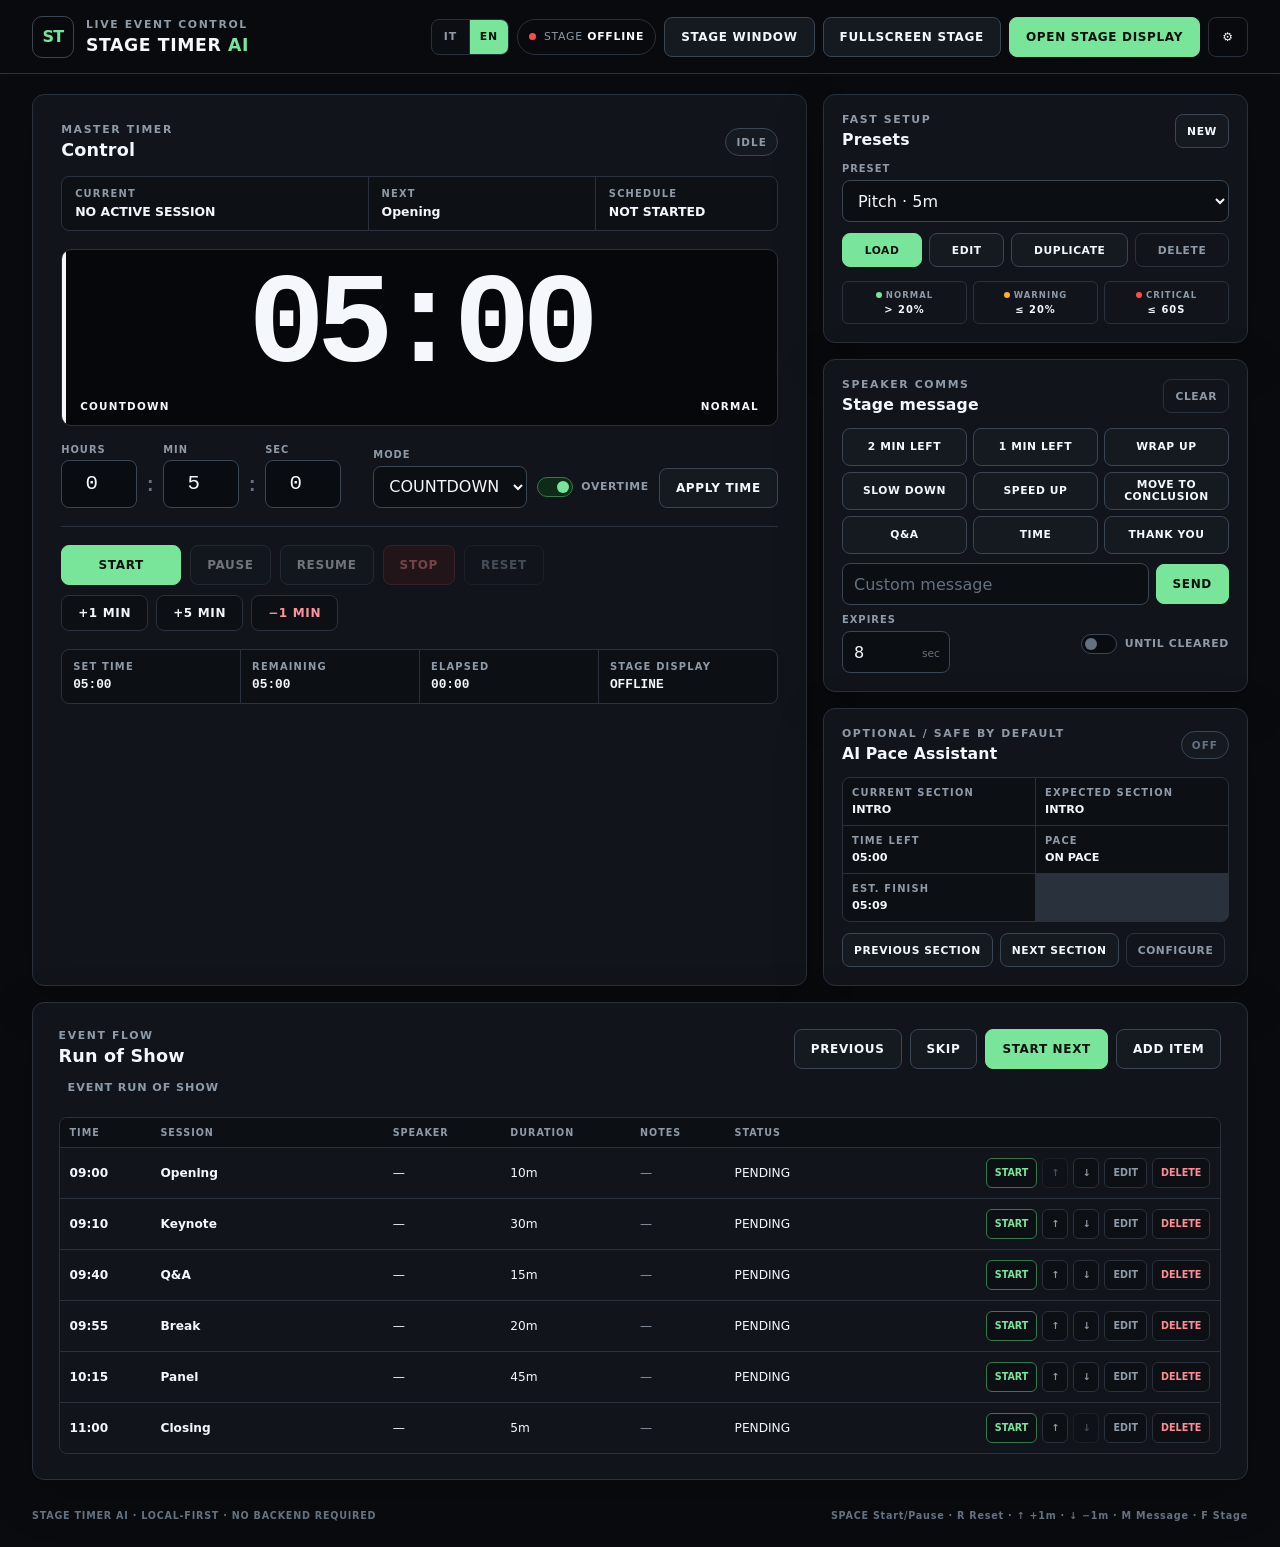
==== commit f4bdf765: "aggiunta lingua italiana" ====
--- a/index.html
+++ b/index.html
@@ -9,6 +9,7 @@
   <link rel="icon" href="assets/favicon.svg" type="image/svg+xml">
   <link rel="stylesheet" href="css/app.css">
   <script defer src="js/core.js"></script>
+  <script defer src="js/i18n.js"></script>
   <script defer src="js/store.js"></script>
   <script defer src="js/sync.js"></script>
   <script defer src="js/integrations.js"></script>
@@ -19,19 +20,23 @@
     <div class="brand-block">
       <div class="brand-mark" aria-hidden="true">ST</div>
       <div>
-        <p class="eyebrow">LIVE EVENT CONTROL</p>
+        <p class="eyebrow" data-i18n="top.liveEventControl">LIVE EVENT CONTROL</p>
         <h1>STAGE TIMER <span>AI</span></h1>
       </div>
     </div>
     <div class="topbar-actions">
+      <div class="language-switch" role="group" data-i18n-aria="language.label" aria-label="Language">
+        <button type="button" data-language="it" aria-pressed="false">IT</button>
+        <button type="button" data-language="en" aria-pressed="true">EN</button>
+      </div>
       <div class="connection-pill" id="stageConnectionPill" data-status="offline">
         <span class="status-dot"></span>
-        <span>STAGE <strong id="stageConnectionText">OFFLINE</strong></span>
-      </div>
-      <button class="button button-secondary" id="openStageWindowButton" type="button">STAGE WINDOW</button>
-      <button class="button button-secondary" id="openFullscreenStageTopButton" type="button">FULLSCREEN STAGE</button>
-      <button class="button button-primary" id="openStageButton" type="button">OPEN STAGE DISPLAY</button>
-      <button class="icon-button" id="settingsButton" type="button" aria-label="Open settings" title="Settings">⚙</button>
+        <span><em class="connection-label" data-i18n="top.stageLabel">STAGE</em> <strong id="stageConnectionText">OFFLINE</strong></span>
+      </div>
+      <button class="button button-secondary" id="openStageWindowButton" type="button" data-i18n="top.stageWindow">STAGE WINDOW</button>
+      <button class="button button-secondary" id="openFullscreenStageTopButton" type="button" data-i18n="top.fullscreenStage">FULLSCREEN STAGE</button>
+      <button class="button button-primary" id="openStageButton" type="button" data-i18n="top.openStage">OPEN STAGE DISPLAY</button>
+      <button class="icon-button" id="settingsButton" type="button" data-i18n-aria="top.openSettings" data-i18n-title="settings.title" aria-label="Open settings" title="Settings">⚙</button>
     </div>
   </header>
 
@@ -39,250 +44,196 @@
     <section class="panel timer-panel" aria-labelledby="timerPanelTitle">
       <div class="panel-heading">
         <div>
-          <p class="eyebrow">MASTER TIMER</p>
-          <h2 id="timerPanelTitle">Control</h2>
+          <p class="eyebrow" data-i18n="timer.master">MASTER TIMER</p>
+          <h2 id="timerPanelTitle" data-i18n="timer.control">Control</h2>
         </div>
         <div class="status-badge" id="timerStatusBadge" data-status="idle">IDLE</div>
       </div>
 
       <div class="session-strip">
-        <div>
-          <span>CURRENT</span>
-          <strong id="currentSessionLabel">NO ACTIVE SESSION</strong>
-        </div>
-        <div>
-          <span>NEXT</span>
-          <strong id="nextSessionLabel">—</strong>
-        </div>
-        <div>
-          <span>SCHEDULE</span>
-          <strong id="scheduleVarianceLabel">NOT STARTED</strong>
-        </div>
+        <div><span data-i18n="timer.current">CURRENT</span><strong id="currentSessionLabel">NO ACTIVE SESSION</strong></div>
+        <div><span data-i18n="timer.next">NEXT</span><strong id="nextSessionLabel">—</strong></div>
+        <div><span data-i18n="timer.schedule">SCHEDULE</span><strong id="scheduleVarianceLabel">NOT STARTED</strong></div>
       </div>
 
       <div class="timer-readout-wrap" id="timerReadoutWrap" data-band="normal">
         <div class="timer-readout" id="timerReadout" aria-live="off">05:00</div>
-        <div class="timer-meta">
-          <span id="timerModeLabel">COUNTDOWN</span>
-          <span id="timerBandLabel">NORMAL</span>
-        </div>
+        <div class="timer-meta"><span id="timerModeLabel">COUNTDOWN</span><span id="timerBandLabel">NORMAL</span></div>
       </div>
 
       <div class="time-setup-row">
-        <div class="time-input-group" aria-label="Set timer duration">
-          <label><span>HOURS</span><input id="hoursInput" type="number" inputmode="numeric" min="0" max="99" value="0"></label>
+        <div class="time-input-group" data-i18n-aria="timer.adjustDuration" aria-label="Set timer duration">
+          <label><span data-i18n="timer.hours">HOURS</span><input id="hoursInput" type="number" inputmode="numeric" min="0" max="99" value="0"></label>
           <b>:</b>
-          <label><span>MIN</span><input id="minutesInput" type="number" inputmode="numeric" min="0" max="59" value="5"></label>
+          <label><span data-i18n="timer.minutesShort">MIN</span><input id="minutesInput" type="number" inputmode="numeric" min="0" max="59" value="5"></label>
           <b>:</b>
-          <label><span>SEC</span><input id="secondsInput" type="number" inputmode="numeric" min="0" max="59" value="0"></label>
+          <label><span data-i18n="timer.secondsShort">SEC</span><input id="secondsInput" type="number" inputmode="numeric" min="0" max="59" value="0"></label>
         </div>
         <div class="timer-options">
-          <label class="field compact-field"><span>MODE</span>
-            <select id="modeSelect">
-              <option value="countdown">COUNTDOWN</option>
-              <option value="countup">COUNT-UP</option>
-            </select>
+          <label class="field compact-field"><span data-i18n="timer.mode">MODE</span>
+            <select id="modeSelect"><option value="countdown" data-i18n="mode.countdown">COUNTDOWN</option><option value="countup" data-i18n="mode.countup">COUNT-UP</option></select>
           </label>
-          <label class="switch-field"><input id="overtimeToggle" type="checkbox" checked><span class="switch-ui"></span><span>OVERTIME</span></label>
-          <button class="button button-secondary" id="applyTimeButton" type="button">APPLY TIME</button>
-        </div>
-      </div>
-
-      <div class="transport-controls" role="group" aria-label="Timer controls">
-        <button class="button button-start" id="startButton" type="button">START</button>
-        <button class="button button-secondary" id="pauseButton" type="button">PAUSE</button>
-        <button class="button button-secondary" id="resumeButton" type="button">RESUME</button>
-        <button class="button button-stop" id="stopButton" type="button">STOP</button>
-        <button class="button button-ghost" id="resetButton" type="button">RESET</button>
-      </div>
-
-      <div class="adjust-controls" role="group" aria-label="Adjust timer duration">
-        <button class="button button-adjust" data-adjust="60000" type="button">+1 MIN</button>
-        <button class="button button-adjust" data-adjust="300000" type="button">+5 MIN</button>
-        <button class="button button-adjust danger" data-adjust="-60000" type="button">−1 MIN</button>
+          <label class="switch-field"><input id="overtimeToggle" type="checkbox" checked><span class="switch-ui"></span><span data-i18n="timer.overtime">OVERTIME</span></label>
+          <button class="button button-secondary" id="applyTimeButton" type="button" data-i18n="timer.applyTime">APPLY TIME</button>
+        </div>
+      </div>
+
+      <div class="transport-controls" role="group" data-i18n-aria="timer.controls" aria-label="Timer controls">
+        <button class="button button-start" id="startButton" type="button" data-i18n="timer.start">START</button>
+        <button class="button button-secondary" id="pauseButton" type="button" data-i18n="timer.pause">PAUSE</button>
+        <button class="button button-secondary" id="resumeButton" type="button" data-i18n="timer.resume">RESUME</button>
+        <button class="button button-stop" id="stopButton" type="button" data-i18n="timer.stop">STOP</button>
+        <button class="button button-ghost" id="resetButton" type="button" data-i18n="timer.reset">RESET</button>
+      </div>
+
+      <div class="adjust-controls" role="group" data-i18n-aria="timer.adjustDuration" aria-label="Adjust timer duration">
+        <button class="button button-adjust" data-adjust="60000" type="button" data-i18n="timer.plusOne">+1 MIN</button>
+        <button class="button button-adjust" data-adjust="300000" type="button" data-i18n="timer.plusFive">+5 MIN</button>
+        <button class="button button-adjust danger" data-adjust="-60000" type="button" data-i18n="timer.minusOne">−1 MIN</button>
       </div>
 
       <div class="live-stats">
-        <div><span>SET TIME</span><strong id="setTimeLabel">05:00</strong></div>
-        <div><span>REMAINING</span><strong id="remainingTimeLabel">05:00</strong></div>
-        <div><span>ELAPSED</span><strong id="elapsedTimeLabel">00:00</strong></div>
-        <div><span>STAGE DISPLAY</span><strong id="stageStateLabel">OFFLINE</strong></div>
+        <div><span data-i18n="timer.setTime">SET TIME</span><strong id="setTimeLabel">05:00</strong></div>
+        <div><span data-i18n="timer.remaining">REMAINING</span><strong id="remainingTimeLabel">05:00</strong></div>
+        <div><span data-i18n="timer.elapsed">ELAPSED</span><strong id="elapsedTimeLabel">00:00</strong></div>
+        <div><span data-i18n="timer.stageDisplay">STAGE DISPLAY</span><strong id="stageStateLabel">OFFLINE</strong></div>
       </div>
     </section>
 
     <aside class="side-stack">
       <section class="panel preset-panel" aria-labelledby="presetTitle">
         <div class="panel-heading small-heading">
-          <div><p class="eyebrow">FAST SETUP</p><h2 id="presetTitle">Presets</h2></div>
-          <button class="button button-small button-secondary" id="newPresetButton" type="button">NEW</button>
-        </div>
-        <label class="field"><span>PRESET</span><select id="presetSelect"></select></label>
+          <div><p class="eyebrow" data-i18n="preset.fastSetup">FAST SETUP</p><h2 id="presetTitle" data-i18n="preset.title">Presets</h2></div>
+          <button class="button button-small button-secondary" id="newPresetButton" type="button" data-i18n="preset.new">NEW</button>
+        </div>
+        <label class="field"><span data-i18n="preset.preset">PRESET</span><select id="presetSelect"></select></label>
         <div class="button-row four-up">
-          <button class="button button-small button-primary" id="loadPresetButton" type="button">LOAD</button>
-          <button class="button button-small button-secondary" id="editPresetButton" type="button">EDIT</button>
-          <button class="button button-small button-secondary" id="duplicatePresetButton" type="button">DUPLICATE</button>
-          <button class="button button-small button-ghost" id="deletePresetButton" type="button">DELETE</button>
+          <button class="button button-small button-primary" id="loadPresetButton" type="button" data-i18n="preset.load">LOAD</button>
+          <button class="button button-small button-secondary" id="editPresetButton" type="button" data-i18n="preset.edit">EDIT</button>
+          <button class="button button-small button-secondary" id="duplicatePresetButton" type="button" data-i18n="preset.duplicate">DUPLICATE</button>
+          <button class="button button-small button-ghost" id="deletePresetButton" type="button" data-i18n="preset.delete">DELETE</button>
         </div>
         <div class="threshold-summary">
-          <span><i class="swatch normal"></i>NORMAL <b id="normalThresholdText">&gt; 20%</b></span>
-          <span><i class="swatch warning"></i>WARNING <b id="warningThresholdText">≤ 20%</b></span>
-          <span><i class="swatch critical"></i>CRITICAL <b id="criticalThresholdText">≤ 60s</b></span>
+          <span><i class="swatch normal"></i><em class="threshold-label" data-i18n="band.normal">NORMAL</em><b id="normalThresholdText">&gt; 20%</b></span>
+          <span><i class="swatch warning"></i><em class="threshold-label" data-i18n="band.warning">WARNING</em><b id="warningThresholdText">≤ 20%</b></span>
+          <span><i class="swatch critical"></i><em class="threshold-label" data-i18n="band.critical">CRITICAL</em><b id="criticalThresholdText">≤ 60s</b></span>
         </div>
       </section>
 
       <section class="panel message-panel" aria-labelledby="messageTitle">
         <div class="panel-heading small-heading">
-          <div><p class="eyebrow">SPEAKER COMMS</p><h2 id="messageTitle">Stage message</h2></div>
-          <button class="button button-small button-ghost" id="clearMessageButton" type="button">CLEAR</button>
+          <div><p class="eyebrow" data-i18n="message.speakerComms">SPEAKER COMMS</p><h2 id="messageTitle" data-i18n="message.stageMessage">Stage message</h2></div>
+          <button class="button button-small button-ghost" id="clearMessageButton" type="button" data-i18n="message.clear">CLEAR</button>
         </div>
         <div class="message-grid" id="messageGrid"></div>
         <div class="custom-message-row">
-          <input id="customMessageInput" type="text" maxlength="80" placeholder="Custom message" aria-label="Custom stage message">
-          <button class="button button-primary" id="sendCustomMessageButton" type="button">SEND</button>
+          <input id="customMessageInput" type="text" maxlength="80" data-i18n-placeholder="message.custom" data-i18n-aria="message.customAria" placeholder="Custom message" aria-label="Custom stage message">
+          <button class="button button-primary" id="sendCustomMessageButton" type="button" data-i18n="message.send">SEND</button>
         </div>
         <div class="message-options">
-          <label class="field compact-field"><span>EXPIRES</span><input id="messageSecondsInput" type="number" min="1" max="3600" value="8"><em>sec</em></label>
-          <label class="switch-field"><input id="messageStickyToggle" type="checkbox"><span class="switch-ui"></span><span>UNTIL CLEARED</span></label>
-        </div>
-        <div class="active-message" id="activeMessageBox" hidden>
-          <span>ON STAGE</span><strong id="activeMessageText">—</strong>
-        </div>
+          <label class="field compact-field"><span data-i18n="message.expires">EXPIRES</span><input id="messageSecondsInput" type="number" min="1" max="3600" value="8"><em data-i18n="message.seconds">sec</em></label>
+          <label class="switch-field"><input id="messageStickyToggle" type="checkbox"><span class="switch-ui"></span><span data-i18n="message.untilCleared">UNTIL CLEARED</span></label>
+        </div>
+        <div class="active-message" id="activeMessageBox" hidden><span data-i18n="message.onStage">ON STAGE</span><strong id="activeMessageText">—</strong></div>
       </section>
 
       <section class="panel ai-panel" aria-labelledby="aiTitle">
         <div class="panel-heading small-heading">
-          <div><p class="eyebrow">OPTIONAL / SAFE BY DEFAULT</p><h2 id="aiTitle">AI Pace Assistant</h2></div>
+          <div><p class="eyebrow" data-i18n="ai.optionalSafe">OPTIONAL / SAFE BY DEFAULT</p><h2 id="aiTitle" data-i18n="ai.title">AI Pace Assistant</h2></div>
           <span class="status-badge muted" id="aiModeBadge">OFF</span>
         </div>
         <div class="ai-metrics">
-          <div><span>CURRENT SECTION</span><strong id="aiCurrentSection">INTRO</strong></div>
-          <div><span>EXPECTED SECTION</span><strong id="aiExpectedSection">INTRO</strong></div>
-          <div><span>TIME LEFT</span><strong id="aiTimeLeft">05:00</strong></div>
-          <div><span>PACE</span><strong id="aiPace">ON PACE</strong></div>
-          <div><span>EST. FINISH</span><strong id="aiEstimatedFinish">—</strong></div>
+          <div><span data-i18n="ai.currentSection">CURRENT SECTION</span><strong id="aiCurrentSection">INTRO</strong></div>
+          <div><span data-i18n="ai.expectedSection">EXPECTED SECTION</span><strong id="aiExpectedSection">INTRO</strong></div>
+          <div><span data-i18n="ai.timeLeft">TIME LEFT</span><strong id="aiTimeLeft">05:00</strong></div>
+          <div><span data-i18n="ai.pace">PACE</span><strong id="aiPace">ON PACE</strong></div>
+          <div><span data-i18n="ai.estimatedFinish">EST. FINISH</span><strong id="aiEstimatedFinish">—</strong></div>
         </div>
         <div class="ai-suggestion" id="aiSuggestionBox" hidden>
-          <span>SUGGESTED MESSAGE</span>
-          <strong id="aiSuggestionText">—</strong>
-          <button class="button button-small button-primary" id="sendAiSuggestionButton" type="button">SEND</button>
+          <span data-i18n="ai.suggestedMessage">SUGGESTED MESSAGE</span><strong id="aiSuggestionText">—</strong>
+          <button class="button button-small button-primary" id="sendAiSuggestionButton" type="button" data-i18n="message.send">SEND</button>
         </div>
         <div class="button-row">
-          <button class="button button-small button-secondary" id="previousAiSectionButton" type="button">PREVIOUS SECTION</button>
-          <button class="button button-small button-secondary" id="nextAiSectionButton" type="button">NEXT SECTION</button>
-          <button class="button button-small button-ghost" id="configureAiButton" type="button">CONFIGURE</button>
+          <button class="button button-small button-secondary" id="previousAiSectionButton" type="button" data-i18n="ai.previousSection">PREVIOUS SECTION</button>
+          <button class="button button-small button-secondary" id="nextAiSectionButton" type="button" data-i18n="ai.nextSection">NEXT SECTION</button>
+          <button class="button button-small button-ghost" id="configureAiButton" type="button" data-i18n="ai.configure">CONFIGURE</button>
         </div>
       </section>
     </aside>
 
     <section class="panel ros-panel" aria-labelledby="rosTitle">
       <div class="panel-heading ros-heading">
-        <div>
-          <p class="eyebrow">EVENT FLOW</p>
-          <h2 id="rosTitle">Run of Show</h2>
-          <input id="runOfShowTitleInput" class="inline-title-input" type="text" maxlength="80" value="EVENT RUN OF SHOW" aria-label="Run of Show title">
-        </div>
+        <div><p class="eyebrow" data-i18n="ros.eventFlow">EVENT FLOW</p><h2 id="rosTitle" data-i18n="ros.title">Run of Show</h2><input id="runOfShowTitleInput" class="inline-title-input" type="text" maxlength="80" value="EVENT RUN OF SHOW" data-i18n-aria="ros.titleAria" aria-label="Run of Show title"></div>
         <div class="ros-actions">
-          <button class="button button-secondary" id="previousSessionButton" type="button">PREVIOUS</button>
-          <button class="button button-secondary" id="skipSessionButton" type="button">SKIP</button>
-          <button class="button button-primary" id="nextSessionButton" type="button">START NEXT</button>
-          <button class="button button-secondary" id="addRunItemButton" type="button">ADD ITEM</button>
+          <button class="button button-secondary" id="previousSessionButton" type="button" data-i18n="ros.previous">PREVIOUS</button>
+          <button class="button button-secondary" id="skipSessionButton" type="button" data-i18n="ros.skip">SKIP</button>
+          <button class="button button-primary" id="nextSessionButton" type="button" data-i18n="ros.startNext">START NEXT</button>
+          <button class="button button-secondary" id="addRunItemButton" type="button" data-i18n="ros.addItem">ADD ITEM</button>
         </div>
       </div>
       <div class="ros-table-wrap">
-        <table class="ros-table">
-          <thead><tr><th>TIME</th><th>SESSION</th><th>SPEAKER</th><th>DURATION</th><th>NOTES</th><th>STATUS</th><th><span class="sr-only">Actions</span></th></tr></thead>
-          <tbody id="runOfShowBody"></tbody>
-        </table>
+        <table class="ros-table"><thead><tr><th data-i18n="ros.time">TIME</th><th data-i18n="ros.session">SESSION</th><th data-i18n="ros.speaker">SPEAKER</th><th data-i18n="ros.duration">DURATION</th><th data-i18n="ros.notes">NOTES</th><th data-i18n="ros.status">STATUS</th><th><span class="sr-only" data-i18n="ros.actions">Actions</span></th></tr></thead><tbody id="runOfShowBody"></tbody></table>
       </div>
       <div class="mobile-ros-list" id="mobileRunOfShowList"></div>
     </section>
   </main>
 
-  <footer class="app-footer">
-    <span>STAGE TIMER AI · LOCAL-FIRST · NO BACKEND REQUIRED</span>
-    <span class="shortcut-hint">SPACE Start/Pause · R Reset · ↑ +1m · ↓ −1m · M Message · F Stage</span>
-  </footer>
+  <footer class="app-footer"><span data-i18n="footer.localFirst">STAGE TIMER AI · LOCAL-FIRST · NO BACKEND REQUIRED</span><span class="shortcut-hint" data-i18n="footer.shortcuts">SPACE Start/Pause · R Reset · ↑ +1m · ↓ −1m · M Message · F Stage</span></footer>
 
   <dialog id="presetDialog" class="app-dialog">
     <form method="dialog" id="presetForm">
-      <div class="dialog-heading"><div><p class="eyebrow">PRESET</p><h2 id="presetDialogTitle">New preset</h2></div><button class="dialog-close" value="cancel" aria-label="Close">×</button></div>
+      <div class="dialog-heading"><div><p class="eyebrow" data-i18n="preset.preset">PRESET</p><h2 id="presetDialogTitle">New preset</h2></div><button class="dialog-close" value="cancel" formnovalidate data-i18n-aria="settings.close" aria-label="Close">×</button></div>
       <input id="presetIdInput" type="hidden">
-      <label class="field"><span>NAME</span><input id="presetNameInput" type="text" maxlength="40" required></label>
+      <label class="field"><span data-i18n="preset.name">NAME</span><input id="presetNameInput" type="text" maxlength="40" required></label>
       <div class="form-grid three">
-        <label class="field"><span>HOURS</span><input id="presetHoursInput" type="number" min="0" max="99" value="0"></label>
-        <label class="field"><span>MINUTES</span><input id="presetMinutesInput" type="number" min="0" max="59" value="5"></label>
-        <label class="field"><span>SECONDS</span><input id="presetSecondsInput" type="number" min="0" max="59" value="0"></label>
+        <label class="field"><span data-i18n="timer.hours">HOURS</span><input id="presetHoursInput" type="number" min="0" max="99" value="0"></label>
+        <label class="field"><span data-i18n="preset.minutes">MINUTES</span><input id="presetMinutesInput" type="number" min="0" max="59" value="5"></label>
+        <label class="field"><span data-i18n="preset.seconds">SECONDS</span><input id="presetSecondsInput" type="number" min="0" max="59" value="0"></label>
       </div>
       <div class="form-grid two">
-        <label class="field"><span>MODE</span><select id="presetModeInput"><option value="countdown">COUNTDOWN</option><option value="countup">COUNT-UP</option></select></label>
-        <label class="switch-field dialog-switch"><input id="presetOvertimeInput" type="checkbox" checked><span class="switch-ui"></span><span>OVERTIME ENABLED</span></label>
+        <label class="field"><span data-i18n="timer.mode">MODE</span><select id="presetModeInput"><option value="countdown" data-i18n="mode.countdown">COUNTDOWN</option><option value="countup" data-i18n="mode.countup">COUNT-UP</option></select></label>
+        <label class="switch-field dialog-switch"><input id="presetOvertimeInput" type="checkbox" checked><span class="switch-ui"></span><span data-i18n="preset.overtimeEnabled">OVERTIME ENABLED</span></label>
       </div>
       <div class="form-grid two">
-        <label class="field"><span>WARNING BELOW (%)</span><input id="presetWarningInput" type="number" min="1" max="99" value="20"></label>
-        <label class="field"><span>CRITICAL LAST (SEC)</span><input id="presetCriticalInput" type="number" min="1" max="86400" value="60"></label>
-      </div>
-      <div class="dialog-actions"><button class="button button-ghost" value="cancel">CANCEL</button><button class="button button-primary" id="savePresetButton" value="default">SAVE PRESET</button></div>
+        <label class="field"><span data-i18n="preset.warningBelow">WARNING BELOW (%)</span><input id="presetWarningInput" type="number" min="1" max="99" value="20"></label>
+        <label class="field"><span data-i18n="preset.criticalLastSec">CRITICAL LAST (SEC)</span><input id="presetCriticalInput" type="number" min="1" max="86400" value="60"></label>
+      </div>
+      <div class="dialog-actions"><button class="button button-ghost" value="cancel" formnovalidate data-i18n="settings.cancel">CANCEL</button><button class="button button-primary" id="savePresetButton" value="default" data-i18n="preset.save">SAVE PRESET</button></div>
     </form>
   </dialog>
 
   <dialog id="runItemDialog" class="app-dialog">
     <form method="dialog" id="runItemForm">
-      <div class="dialog-heading"><div><p class="eyebrow">RUN OF SHOW</p><h2 id="runItemDialogTitle">Add item</h2></div><button class="dialog-close" value="cancel" aria-label="Close">×</button></div>
+      <div class="dialog-heading"><div><p class="eyebrow" data-i18n="ros.title">RUN OF SHOW</p><h2 id="runItemDialogTitle">Add item</h2></div><button class="dialog-close" value="cancel" formnovalidate data-i18n-aria="settings.close" aria-label="Close">×</button></div>
       <input id="runItemIdInput" type="hidden">
-      <div class="form-grid two">
-        <label class="field"><span>PLANNED TIME</span><input id="runItemStartInput" type="time" required></label>
-        <label class="field"><span>TITLE</span><input id="runItemTitleInput" type="text" maxlength="60" required></label>
-      </div>
-      <div class="form-grid two">
-        <label class="field"><span>SPEAKER (OPTIONAL)</span><input id="runItemSpeakerInput" type="text" maxlength="60"></label>
-        <label class="field"><span>DURATION (MINUTES)</span><input id="runItemDurationInput" type="number" min="1" max="1440" required></label>
-      </div>
-      <label class="field"><span>NOTES</span><textarea id="runItemNotesInput" rows="3" maxlength="240"></textarea></label>
-      <div class="dialog-actions"><button class="button button-ghost" value="cancel">CANCEL</button><button class="button button-primary" id="saveRunItemButton" value="default">SAVE ITEM</button></div>
+      <div class="form-grid two"><label class="field"><span data-i18n="ros.plannedTime">PLANNED TIME</span><input id="runItemStartInput" type="time" required></label><label class="field"><span data-i18n="ros.itemTitle">TITLE</span><input id="runItemTitleInput" type="text" maxlength="60" required></label></div>
+      <div class="form-grid two"><label class="field"><span data-i18n="ros.speakerOptional">SPEAKER (OPTIONAL)</span><input id="runItemSpeakerInput" type="text" maxlength="60"></label><label class="field"><span data-i18n="ros.durationMinutes">DURATION (MINUTES)</span><input id="runItemDurationInput" type="number" min="1" max="1440" required></label></div>
+      <label class="field"><span data-i18n="ros.notes">NOTES</span><textarea id="runItemNotesInput" rows="3" maxlength="240"></textarea></label>
+      <div class="dialog-actions"><button class="button button-ghost" value="cancel" formnovalidate data-i18n="settings.cancel">CANCEL</button><button class="button button-primary" id="saveRunItemButton" value="default" data-i18n="ros.saveItem">SAVE ITEM</button></div>
     </form>
   </dialog>
 
   <dialog id="settingsDialog" class="app-dialog app-dialog-wide">
     <form method="dialog" id="settingsForm">
-      <div class="dialog-heading"><div><p class="eyebrow">APPLICATION</p><h2>Settings</h2></div><button class="dialog-close" value="cancel" aria-label="Close">×</button></div>
+      <div class="dialog-heading"><div><p class="eyebrow" data-i18n="settings.application">APPLICATION</p><h2 data-i18n="settings.title">Settings</h2></div><button class="dialog-close" value="cancel" formnovalidate data-i18n-aria="settings.close" aria-label="Close">×</button></div>
       <div class="settings-grid">
-        <section>
-          <h3>Timer thresholds</h3>
-          <label class="field"><span>WARNING BELOW (%)</span><input id="settingsWarningInput" type="number" min="1" max="99"></label>
-          <label class="field"><span>CRITICAL LAST (SECONDS)</span><input id="settingsCriticalInput" type="number" min="1" max="86400"></label>
-          <label class="field"><span>NORMAL COLOR</span><select id="settingsNormalTone"><option value="white">WHITE</option><option value="green">GREEN</option></select></label>
-        </section>
-        <section>
-          <h3>Stage display</h3>
-          <label class="switch-field dialog-switch"><input id="settingsSessionInfo" type="checkbox"><span class="switch-ui"></span><span>SHOW CURRENT / NEXT</span></label>
-          <label class="switch-field dialog-switch"><input id="settingsStatusLine" type="checkbox"><span class="switch-ui"></span><span>SHOW STATUS LINE</span></label>
-          <label class="switch-field dialog-switch"><input id="settingsAlwaysHours" type="checkbox"><span class="switch-ui"></span><span>ALWAYS SHOW HOURS</span></label>
-          <button class="button button-secondary full-width" id="openFullscreenStageButton" type="button">OPEN FULLSCREEN STAGE</button>
-        </section>
-        <section>
-          <h3>Remote Stage (optional)</h3>
-          <label class="switch-field dialog-switch"><input id="remoteEnabledInput" type="checkbox"><span class="switch-ui"></span><span>ENABLE EXTERNAL REALTIME</span></label>
-          <label class="field"><span>WSS ENDPOINT</span><input id="remoteEndpointInput" type="url" placeholder="wss://your-service.example/ws"></label>
-          <label class="field"><span>SESSION CODE</span><input id="remoteSessionCodeInput" type="text" maxlength="8"></label>
-          <p class="field-note">Optional adapter only. No secret is stored in this app.</p>
-        </section>
-      </div>
-      <div class="dialog-actions split-actions"><button class="button button-stop" id="resetApplicationButton" value="cancel">RESET LOCAL DATA</button><div><button class="button button-ghost" value="cancel">CANCEL</button><button class="button button-primary" id="saveSettingsButton" value="default">SAVE SETTINGS</button></div></div>
+        <section><h3 data-i18n="settings.timerThresholds">Timer thresholds</h3><label class="field"><span data-i18n="preset.warningBelow">WARNING BELOW (%)</span><input id="settingsWarningInput" type="number" min="1" max="99"></label><label class="field"><span data-i18n="settings.criticalLastSeconds">CRITICAL LAST (SECONDS)</span><input id="settingsCriticalInput" type="number" min="1" max="86400"></label><label class="field"><span data-i18n="settings.normalColor">NORMAL COLOR</span><select id="settingsNormalTone"><option value="white" data-i18n="settings.white">WHITE</option><option value="green" data-i18n="settings.green">GREEN</option></select></label></section>
+        <section><h3 data-i18n="settings.stageDisplay">Stage display</h3><label class="switch-field dialog-switch"><input id="settingsSessionInfo" type="checkbox"><span class="switch-ui"></span><span data-i18n="settings.showCurrentNext">SHOW CURRENT / NEXT</span></label><label class="switch-field dialog-switch"><input id="settingsStatusLine" type="checkbox"><span class="switch-ui"></span><span data-i18n="settings.showStatusLine">SHOW STATUS LINE</span></label><label class="switch-field dialog-switch"><input id="settingsAlwaysHours" type="checkbox"><span class="switch-ui"></span><span data-i18n="settings.alwaysShowHours">ALWAYS SHOW HOURS</span></label><button class="button button-secondary full-width" id="openFullscreenStageButton" type="button" data-i18n="settings.openFullscreenStage">OPEN FULLSCREEN STAGE</button></section>
+        <section><h3 data-i18n="settings.remoteOptional">Remote Stage (optional)</h3><label class="switch-field dialog-switch"><input id="remoteEnabledInput" type="checkbox"><span class="switch-ui"></span><span data-i18n="settings.enableRealtime">ENABLE EXTERNAL REALTIME</span></label><label class="field"><span data-i18n="settings.endpoint">WSS ENDPOINT</span><input id="remoteEndpointInput" type="url" placeholder="wss://your-service.example/ws"></label><label class="field"><span data-i18n="settings.sessionCode">SESSION CODE</span><input id="remoteSessionCodeInput" type="text" maxlength="8"></label><p class="field-note" data-i18n="settings.remoteNote">Optional adapter only. No secret is stored in this app.</p></section>
+      </div>
+      <div class="dialog-actions split-actions"><button class="button button-stop" id="resetApplicationButton" value="cancel" formnovalidate data-i18n="settings.resetLocalData">RESET LOCAL DATA</button><div><button class="button button-ghost" value="cancel" formnovalidate data-i18n="settings.cancel">CANCEL</button><button class="button button-primary" id="saveSettingsButton" value="default" data-i18n="settings.save">SAVE SETTINGS</button></div></div>
     </form>
   </dialog>
 
   <dialog id="aiDialog" class="app-dialog app-dialog-wide">
     <form method="dialog" id="aiForm">
-      <div class="dialog-heading"><div><p class="eyebrow">OPTIONAL INTEGRATION</p><h2>AI Pace Assistant</h2></div><button class="dialog-close" value="cancel" aria-label="Close">×</button></div>
-      <div class="form-grid two">
-        <label class="field"><span>MODE</span><select id="aiModeInput"><option value="off">OFF</option><option value="suggest">SUGGEST</option><option value="auto">AUTO MESSAGES</option></select></label>
-        <label class="field"><span>EXTERNAL AI ENDPOINT (OPTIONAL)</span><input id="aiEndpointInput" type="url" placeholder="https://secure-service.example/analyze"></label>
-      </div>
-      <label class="switch-field dialog-switch warning-switch"><input id="aiAutoConfirmedInput" type="checkbox"><span class="switch-ui"></span><span>I EXPLICITLY ENABLE AUTOMATIC STAGE MESSAGES</span></label>
-      <label class="field"><span>SECTIONS — ONE PER LINE: NAME | MINUTES</span><textarea id="aiSectionsInput" rows="7" spellcheck="false"></textarea></label>
-      <label class="field"><span>SPEECH / AGENDA / KEY POINTS</span><textarea id="aiSpeechTextInput" rows="6" placeholder="Paste the speech outline or agenda. It stays in this browser unless an external service is explicitly configured."></textarea></label>
-      <div class="integration-note"><strong>SECURITY</strong><span>The timer works without AI. API keys must stay in a separate secure service; never put them in this repository or browser storage.</span></div>
-      <div class="dialog-actions"><button class="button button-ghost" value="cancel">CANCEL</button><button class="button button-primary" id="saveAiButton" value="default">SAVE AI SETTINGS</button></div>
+      <div class="dialog-heading"><div><p class="eyebrow" data-i18n="ai.optionalIntegration">OPTIONAL INTEGRATION</p><h2 data-i18n="ai.title">AI Pace Assistant</h2></div><button class="dialog-close" value="cancel" formnovalidate data-i18n-aria="settings.close" aria-label="Close">×</button></div>
+      <div class="form-grid two"><label class="field"><span data-i18n="ai.mode">MODE</span><select id="aiModeInput"><option value="off" data-i18n="ai.off">OFF</option><option value="suggest" data-i18n="ai.suggest">SUGGEST</option><option value="auto" data-i18n="ai.auto">AUTO MESSAGES</option></select></label><label class="field"><span data-i18n="ai.externalEndpoint">EXTERNAL AI ENDPOINT (OPTIONAL)</span><input id="aiEndpointInput" type="url" placeholder="https://secure-service.example/analyze"></label></div>
+      <label class="switch-field dialog-switch warning-switch"><input id="aiAutoConfirmedInput" type="checkbox"><span class="switch-ui"></span><span data-i18n="ai.autoConfirm">I EXPLICITLY ENABLE AUTOMATIC STAGE MESSAGES</span></label>
+      <label class="field"><span data-i18n="ai.sectionsHelp">SECTIONS — ONE PER LINE: NAME | MINUTES</span><textarea id="aiSectionsInput" rows="7" spellcheck="false"></textarea></label>
+      <label class="field"><span data-i18n="ai.speechHelp">SPEECH / AGENDA / KEY POINTS</span><textarea id="aiSpeechTextInput" rows="6" data-i18n-placeholder="ai.speechPlaceholder" placeholder="Paste the speech outline or agenda. It stays in this browser unless an external service is explicitly configured."></textarea></label>
+      <div class="integration-note"><strong data-i18n="ai.security">SECURITY</strong><span data-i18n="ai.securityNote">The timer works without AI. API keys must stay in a separate secure service; never put them in this repository or browser storage.</span></div>
+      <div class="dialog-actions"><button class="button button-ghost" value="cancel" formnovalidate data-i18n="settings.cancel">CANCEL</button><button class="button button-primary" id="saveAiButton" value="default" data-i18n="ai.save">SAVE AI SETTINGS</button></div>
     </form>
   </dialog>
 
--- a/css/app.css
+++ b/css/app.css
@@ -106,6 +106,28 @@
 .brand-block h1 { margin: 0; font-size: 1.08rem; letter-spacing: 0.035em; }
 .brand-block h1 span { color: var(--accent); }
 .topbar-actions { justify-content: flex-end; gap: 8px; }
+.language-switch {
+  display: inline-flex;
+  overflow: hidden;
+  min-height: 36px;
+  border: 1px solid var(--line);
+  border-radius: 8px;
+  background: #0b0e13;
+}
+.language-switch button {
+  min-width: 38px;
+  padding: 0 9px;
+  border: 0;
+  border-right: 1px solid var(--line);
+  background: transparent;
+  color: var(--muted);
+  font-size: 0.68rem;
+  font-weight: 900;
+  letter-spacing: 0.08em;
+}
+.language-switch button:last-child { border-right: 0; }
+.language-switch button:hover { background: var(--panel-3); color: var(--text); }
+.language-switch button.active { background: var(--accent); color: #07110b; }
 
 .connection-pill {
   gap: 8px;
@@ -118,6 +140,7 @@
   letter-spacing: 0.07em;
 }
 .connection-pill strong { color: var(--text); }
+.connection-label { font-style: normal; }
 .status-dot, .stage-connection span {
   width: 7px;
   height: 7px;
@@ -343,6 +366,7 @@
 .threshold-summary { display: grid; grid-template-columns: repeat(3, 1fr); gap: 6px; margin-top: 14px; }
 .threshold-summary span { min-width: 0; padding: 8px 6px; border: 1px solid var(--line); border-radius: 6px; font-size: 0.53rem; text-align: center; }
 .threshold-summary b { display: block; margin-top: 4px; color: var(--text); font-size: 0.62rem; }
+.threshold-label { font-style: normal; }
 .swatch { display: inline-block; width: 6px; height: 6px; margin-right: 4px; border-radius: 50%; background: var(--text); }
 .swatch.normal { background: var(--accent); }
 .swatch.warning { background: var(--warning); }
@@ -536,6 +560,7 @@
   .brand-block { min-width: 0; }
   .topbar-actions { width: 100%; justify-content: stretch; }
   .topbar-actions .button-primary { flex: 1; }
+  .language-switch { margin-right: auto; }
   .control-layout { padding: 12px 10px 20px; }
   .timer-panel, .side-stack .panel, .ros-panel { padding: 14px; }
   .side-stack { grid-template-columns: 1fr; }
